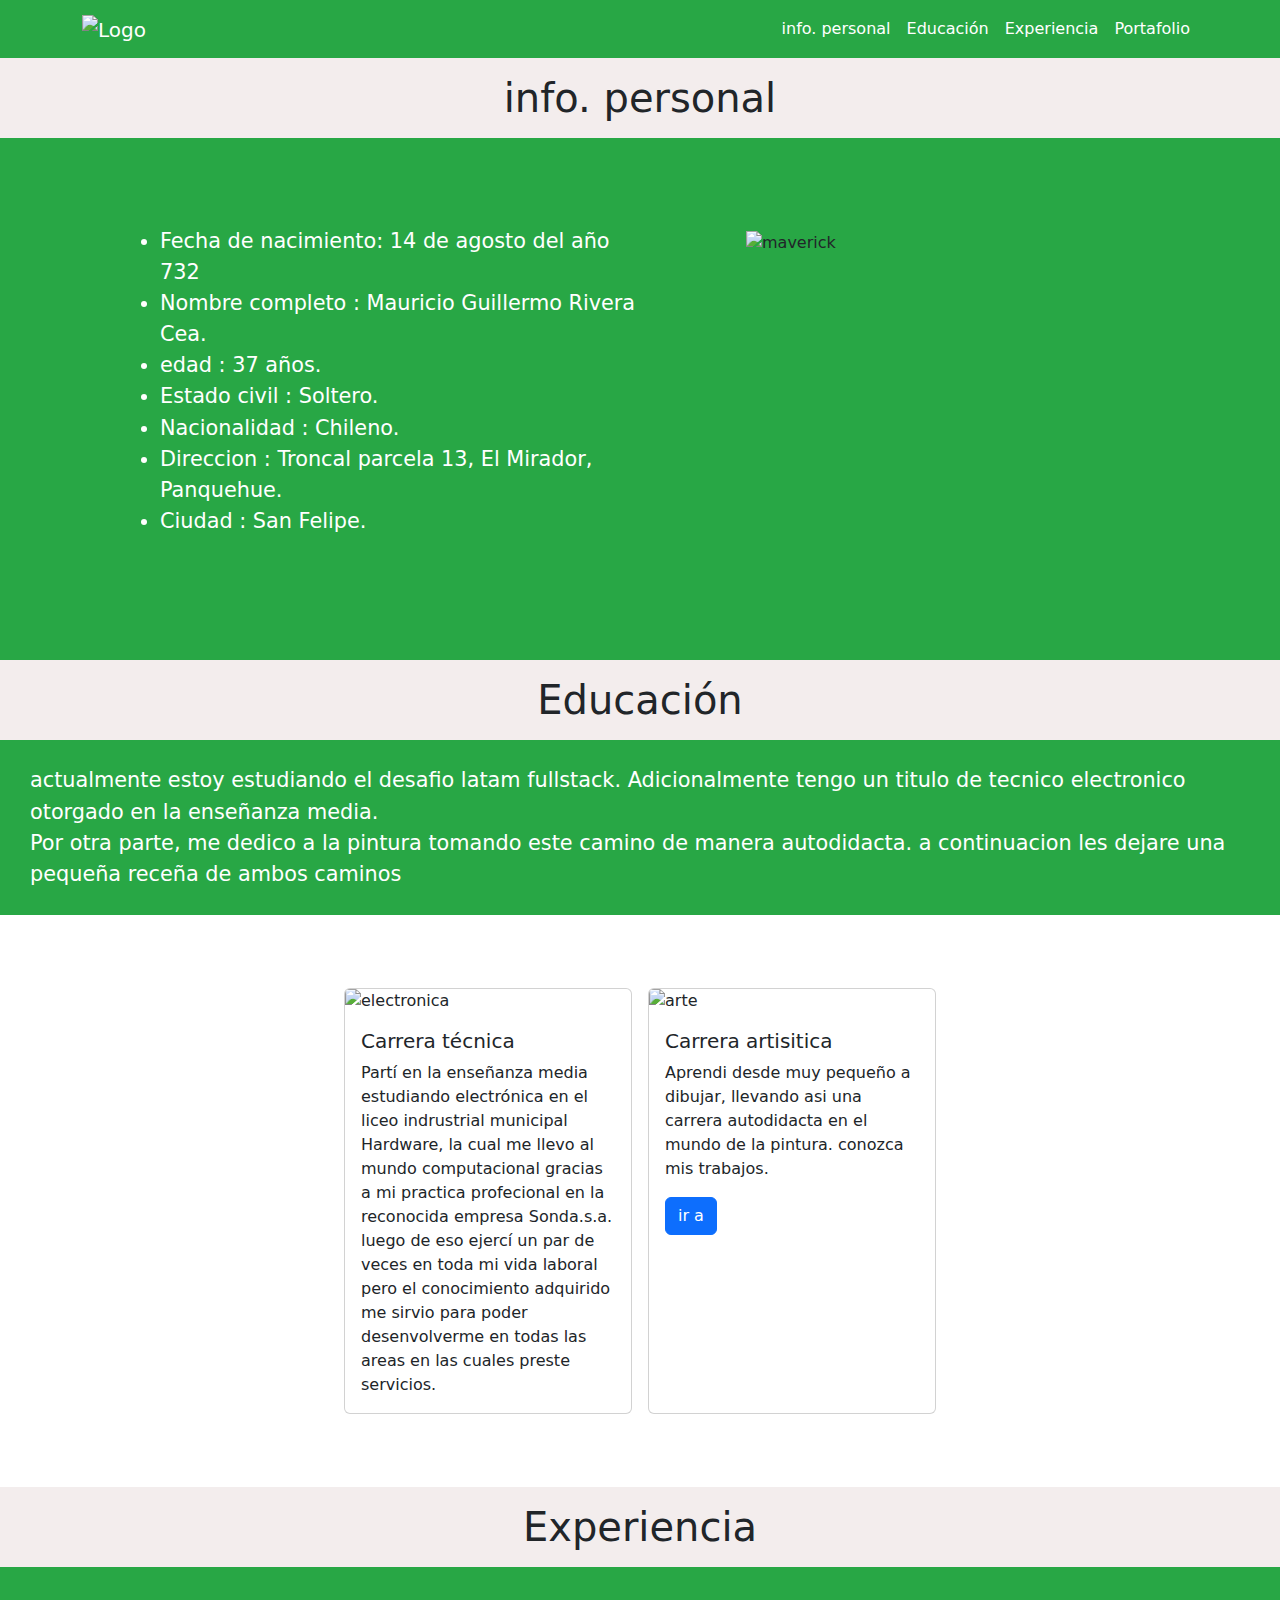
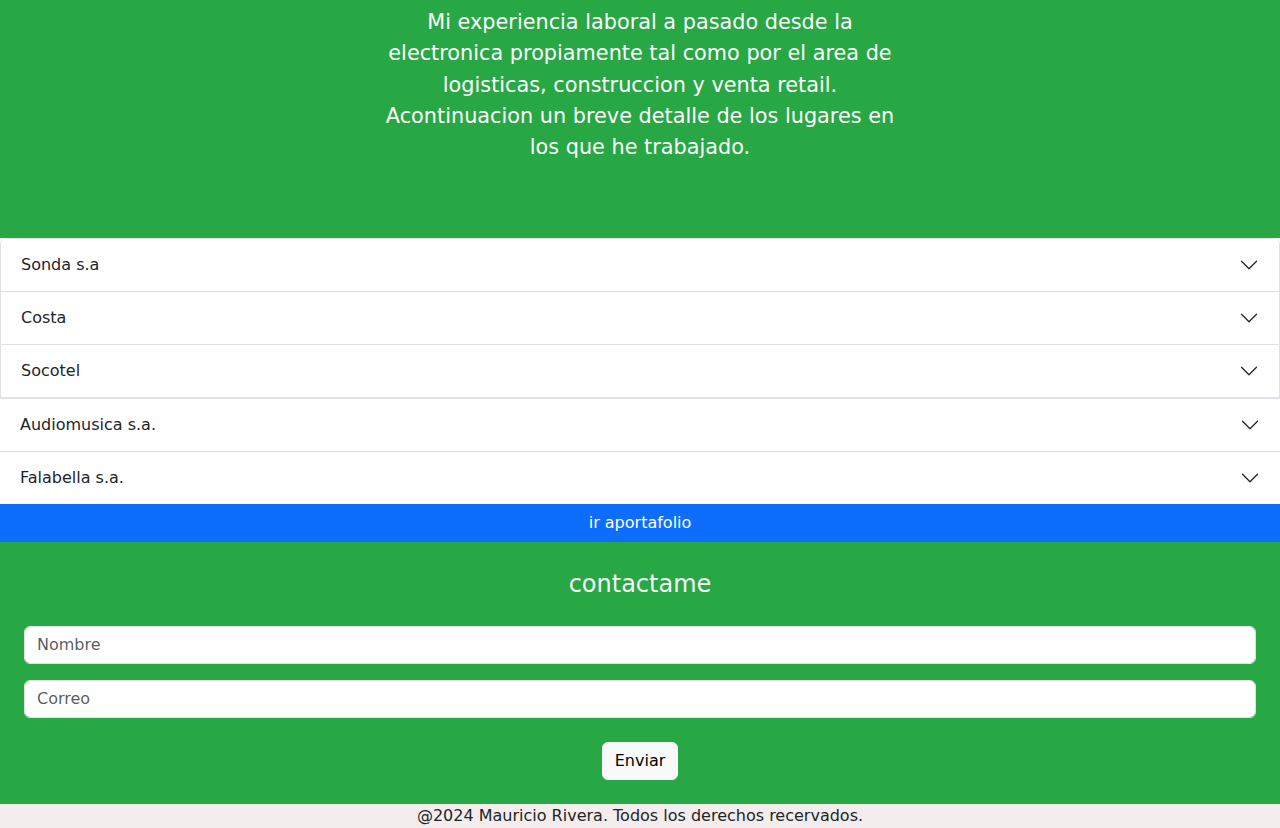
==== index.html @ eb25019a "ajustes de codigos y margenes" ====
<!doctype html>
<html lang="en">
  <head>
    <meta charset="utf-8">
    <meta name="viewport" content="width=device-width, initial-scale=1">
    <title>CV Mauricio Rivera</title>
    <link href="https://cdn.jsdelivr.net/npm/bootstrap@5.3.3/dist/css/bootstrap.min.css" rel="stylesheet" integrity="sha384-QWTKZyjpPEjISv5WaRU9OFeRpok6YctnYmDr5pNlyT2bRjXh0JMhjY6hW+ALEwIH" crossorigin="anonymous">
    <link rel="stylesheet" href="./assets/css/style.css">
  </head>
  <body>
    <header class="container-fluid fondo">
        <nav class="container navbar navbar-expand-lg bg-green" data-bs-theme="dark">
          <div class="container-fluid">
            <a class="navbar-brand" href="#"><img src="./assets/img/logo2.png" alt="Logo" width="200" height="45"></a>
            <button class="navbar-toggler" type="button" data-bs-toggle="collapse" data-bs-target="#navbarNav" aria-controls="navbarNav" aria-expanded="false" aria-label="Toggle navigation">
              <span class="navbar-toggler-icon"></span>
            </button>
            <div class="collapse navbar-collapse justify-content-end" id="navbarNav">
              <ul class="navbar-nav">
                <li class="nav-item">
                  <a class="nav-link active fondo" href="#">info. personal</a>
                </li>
                <li class="nav-item">
                  <a class="nav-link active fondo" href="#">Educación</a>
                </li>
                <li class="nav-item">
                  <a class="nav-link active fondo" href="#">Experiencia</a>
                </li>
                <li class="nav-item">
                  <a class="nav-link active fondo" href="#">Portafolio</a>
                </li>
              </ul>
            </div>
          </div>
        </nav>
    </header>
      <h1 class="info mb-0 py-3"class="slide-in">info. personal</h1>
      <section class="imgfondo py-5">
        <br>
        <ul class="texto1"><li>Fecha de nacimiento: 14 de agosto del año 732</li>
          <li>Nombre completo    : Mauricio Guillermo Rivera Cea.</li>
          <li>edad               : 37 años.</li>
          <li>Estado civil       : Soltero.</li>
          <li>Nacionalidad       : Chileno.</li>
          <li>Direccion          : Troncal parcela 13, El Mirador, Panquehue.</li>
          <li>Ciudad             : San Felipe.</li>
        </ul>
        <div class="fmaverick"><img src="./assets/img/maverick.jpeg" alt="maverick">
        </div>
      </section>
        <h1 class="info mb-0 py-3"class="slide-in">Educación</h1>
        <main>
          <p class="fondo margen">actualmente estoy estudiando el desafio latam fullstack. Adicionalmente tengo un titulo de tecnico electronico otorgado en la enseñanza media. <br>Por otra parte, me dedico a la pintura tomando este camino de manera autodidacta. a continuacion les dejare una pequeña receña de ambos caminos</p>
          <span class="posicioncard">
            <div class="card" style="width: 18rem;">
              <img src="./assets/img/pexels-pixabay-265631.jpg" class="card-img-top" alt="electronica">
              <div class="card-body">
                <h5 class="card-title">Carrera técnica</h5>
                <p class="card-text">Partí en la enseñanza media estudiando electrónica en el liceo indrustrial municipal Hardware, la cual me llevo al mundo computacional gracias a mi practica profecional en la reconocida empresa Sonda.s.a. luego de eso ejercí un par de veces en toda mi vida laboral pero el conocimiento adquirido me sirvio para poder desenvolverme en todas las areas en las cuales preste servicios.</p>
              </div>
            </div>

            <div class="card" style="width: 18rem;">
              <img src="./assets/img/fotoarte.webp" class="card-img-top" alt="arte">
              <div class="card-body">
                <h5 class="card-title">Carrera artisitica</h5>
                <p class="card-text">Aprendi desde muy pequeño a dibujar, llevando asi una carrera autodidacta en el mundo de la pintura. conozca mis trabajos.</p>
                <a href="https://www.instagram.com/maverickmahra/" class="btn btn-primary" target="_blank">ir a</a>
              </div>
            </div>
          </span>
        </main>
        <h1 class="info mb-0 py-3">Experiencia</h1>
        <section>
          <div class="caja">
              <p class="texto1">Mi experiencia laboral a pasado desde la electronica propiamente tal como por el area de logisticas, construccion y venta retail. <br> Acontinuacion un breve detalle de los lugares en los que he trabajado.</p>
          </div>
        </section>
        <main>
          <div class="accordion accordion" id="accordionFlushExample">
            <div class="accordion-item">
              <h2 class="accordion-header">
                <button class="accordion-button collapsed" type="button" data-bs-toggle="collapse" data-bs-target="#flush-collapseOne" aria-expanded="false" aria-controls="flush-collapseOne">
                  Sonda s.a
                </button>
              </h2>
              <div id="flush-collapseOne" class="accordion-collapse collapse" data-bs-parent="#accordionFlushExample">
                <div class="accordion-body">Fue donde hice mi practica profecional, en area logistica y laboratorios de electronica, potenciando principalmente el area de hardware.</div>
              </div>
            </div>
            <div class="accordion-item">
              <h2 class="accordion-header">
                <button class="accordion-button collapsed" type="button" data-bs-toggle="collapse" data-bs-target="#flush-collapseTwo" aria-expanded="false" aria-controls="flush-collapseTwo">
                  Costa
                </button>
              </h2>
              <div id="flush-collapseTwo" class="accordion-collapse collapse" data-bs-parent="#accordionFlushExample">
                <div class="accordion-body">Operario de maquinas en area de produccion.</div>
              </div>
            </div>
            <div class="accordion-item">
              <h2 class="accordion-header">
                <button class="accordion-button collapsed" type="button" data-bs-toggle="collapse" data-bs-target="#flush-collapseThree" aria-expanded="false" aria-controls="flush-collapseThree">
                  Socotel
                </button>
              </h2>
              <div id="flush-collapseThree" class="accordion-collapse collapse" data-bs-parent="#accordionFlushExample">
                <div class="accordion-body">Tecnico electronico en area de postventa en tiendas falabella.</div>
              </div>
            </div>
            <div class="accordion-item"></div>
              <h2 class="accordion-header">
                <button class="accordion-button collapsed" type="button" data-bs-toggle="collapse" data-bs-target="#flush-collapseFour" aria-expanded="false" aria-controls="flush-collapseFour">
                  Audiomusica s.a.
                </button>
              </h2>
              <div id="flush-collapseFour" class="accordion-collapse collapse" data-bs-parent="#accordionFlushExample">
                <div class="accordion-body">Ejecutivo de venta de instrumentos musicales, home studio, dj y audio pro.</div>
              </div>
              <div class="accordion-item"></div>
              <h2 class="accordion-header">
                <button class="accordion-button collapsed" type="button" data-bs-toggle="collapse" data-bs-target="#flush-collapseFive" aria-expanded="false" aria-controls="flush-collapseFive">
                  Falabella s.a.
                </button>
              </h2>
              <div id="flush-collapseFive" class="accordion-collapse collapse" data-bs-parent="#accordionFlushExample">
                <div class="accordion-body">Ejecutivo de venta en arrea de telefonia</div>
              </div>
          </div>
        </main>
        <main class="link bg-primary">
          <a href="./portafolio.html" class="btn btn-primary">ir aportafolio</a>
        </main>
        <main class="px-4 fondo py-4"></section>
          <form>
              <legend class="text-center pb-3 text-light">contactame</legend>
              <div class="mb-3">
                <input type="text" class="form-control" id="inputnombre" placeholder="Nombre">
              </div>
              <div class="mb-3">
                <input type="email" class="form-control" id="inputcorreo" placeholder="Correo">
              </div>
              <div class="d-flex justify-content-center pt-2">
                <button type="submit" class="btn btn-light">Enviar</button>
              </div>
          </form>
        </main>
        <footer class="info"><p class="final">@2024 Mauricio Rivera. Todos los derechos recervados.</p></footer>
        <script src="https://cdn.jsdelivr.net/npm/bootstrap@5.3.3/dist/js/bootstrap.bundle.min.js" integrity="sha384-YvpcrYf0tY3lHB60NNkmXc5s9fDVZLESaAA55NDzOxhy9GkcIdslK1eN7N6jIeHz" crossorigin="anonymous"></script>
  </body>
</html>
---- assets/css/style.css ----
.fondo{
    background-color:#28A745;

 }
.margen{
    padding-top: 25px;
    padding-bottom: 25px;
    padding-left: 30px;
    padding-right: 30px;
    margin-bottom: 0px;
    color:white;
    font-size: 1.3em;


}

.imgfondo{
    background-image: url(../img/pexels-cottonbro-5473318.jpg);
    background-repeat: no-repeat;
    background-size: cover;
    background-position: left;
    display: flex;
    justify-content: center;
    gap: 106px;
    background-color: #28A745;
}
.info{text-align: center;
    background-color: rgb(243, 237, 237);
}

.fmaverick{
    width: 40%;
    margin-top: 45px;
    margin-bottom: 66px;
}
.fmaverick > img {width: 50%; }

.texto1{width: 40%;
    font-size: 1.3em;
    margin-top: 40px;
    margin-bottom: 75px;
    color: white;
}

.posicioncard{
    display: flex;
    justify-content: center;
    gap: 16px;
    padding-top: 73px;
    padding-bottom: 73px;
    background-image: url(../img/pexels-cottonbro-5473318.jpg);
    background-repeat: no-repeat;
    background-size: cover;
    background-position: left;
}

.centrado{display: flex;
    justify-content: center;
    gap: 16px;
    padding-top: 73px;
    padding-bottom: 73px;
    background-repeat: no-repeat;
    background-size: cover;
    background-position: left;
    background-image: url(../img/pexels-cottonbro-5473318.jpg);
    color: white;
}
.caja{
    display: flex;
    justify-content:center;
    text-align: center;
    background-color: #28A745;
}
.link{
    display: flex;
    justify-content:center;
    text-align: center;
    margin-top: 0%;

}
.portafolio{
    background-image: url(../img/pexels-pixabay-265631.jpg);
    padding-top: 50px;
    padding-bottom: 50px;
    padding-left: 25px;
}
.final{
    margin-bottom: 0px;
}
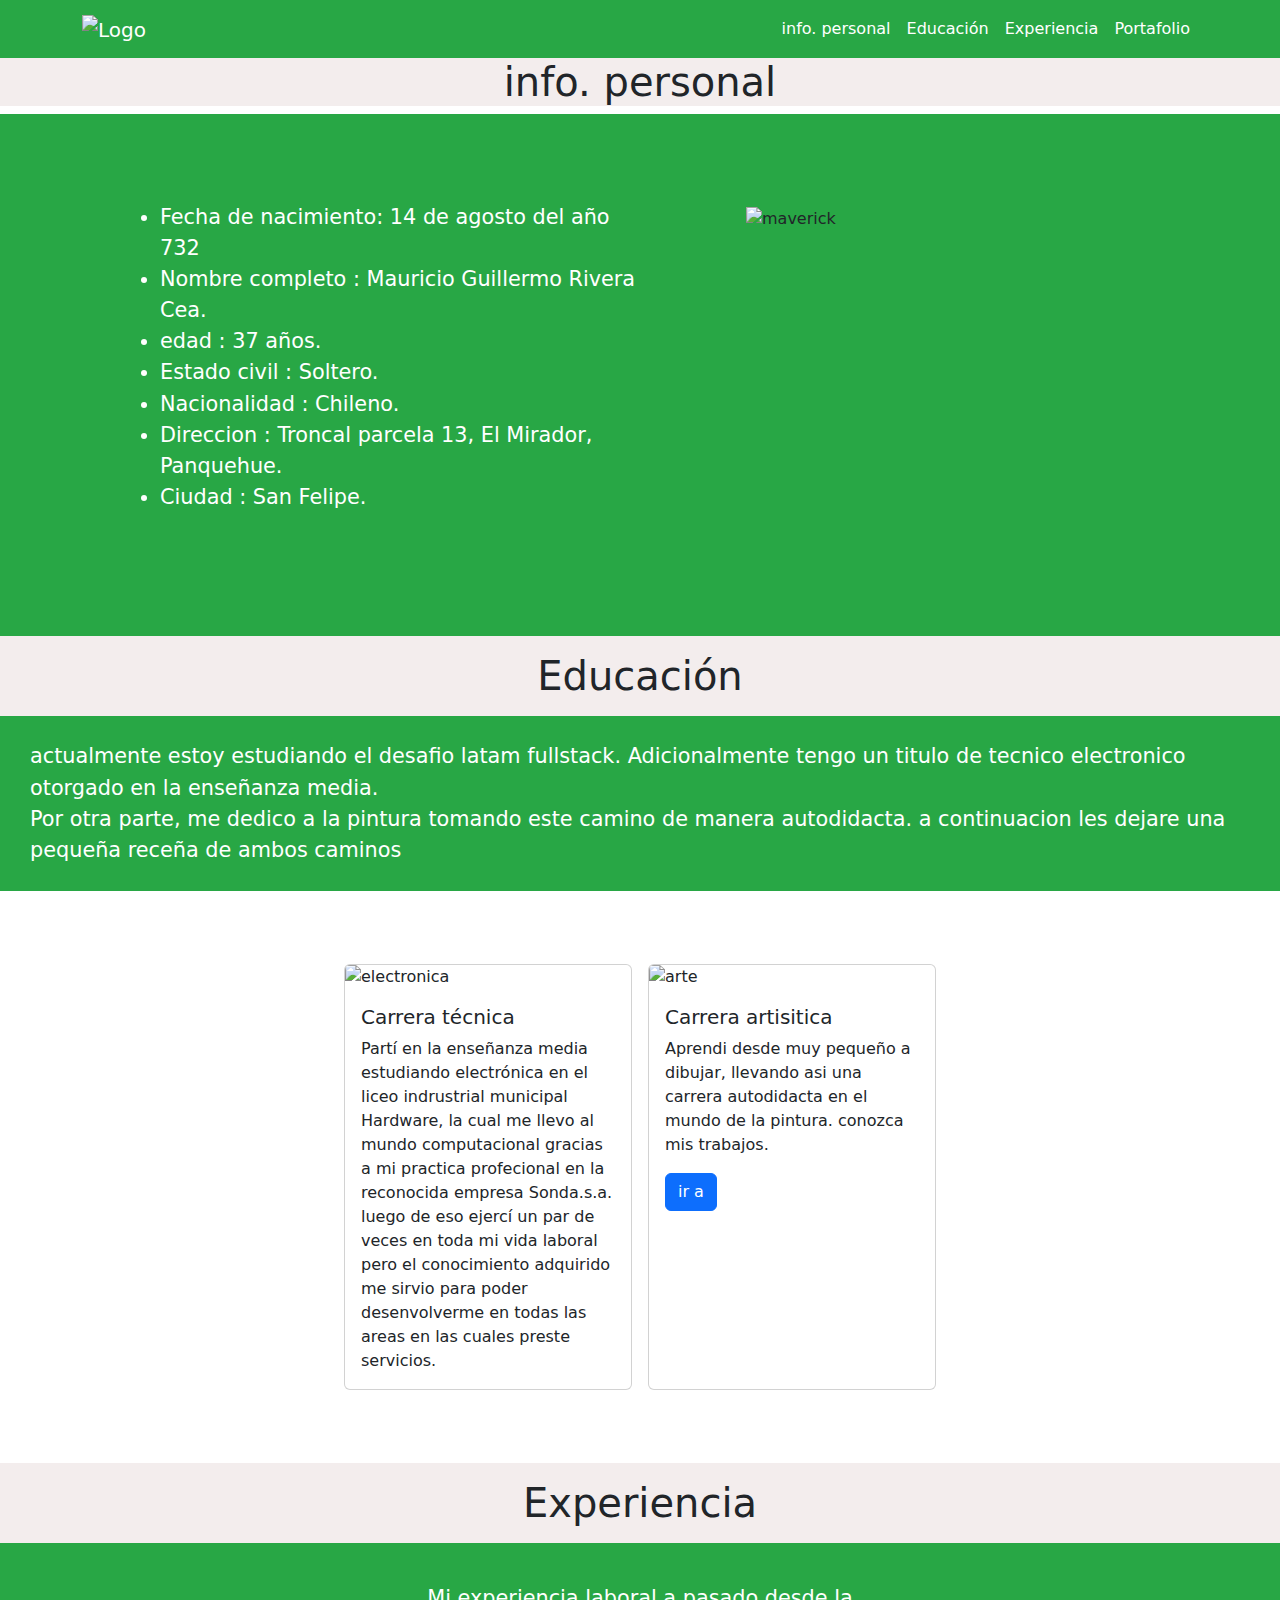
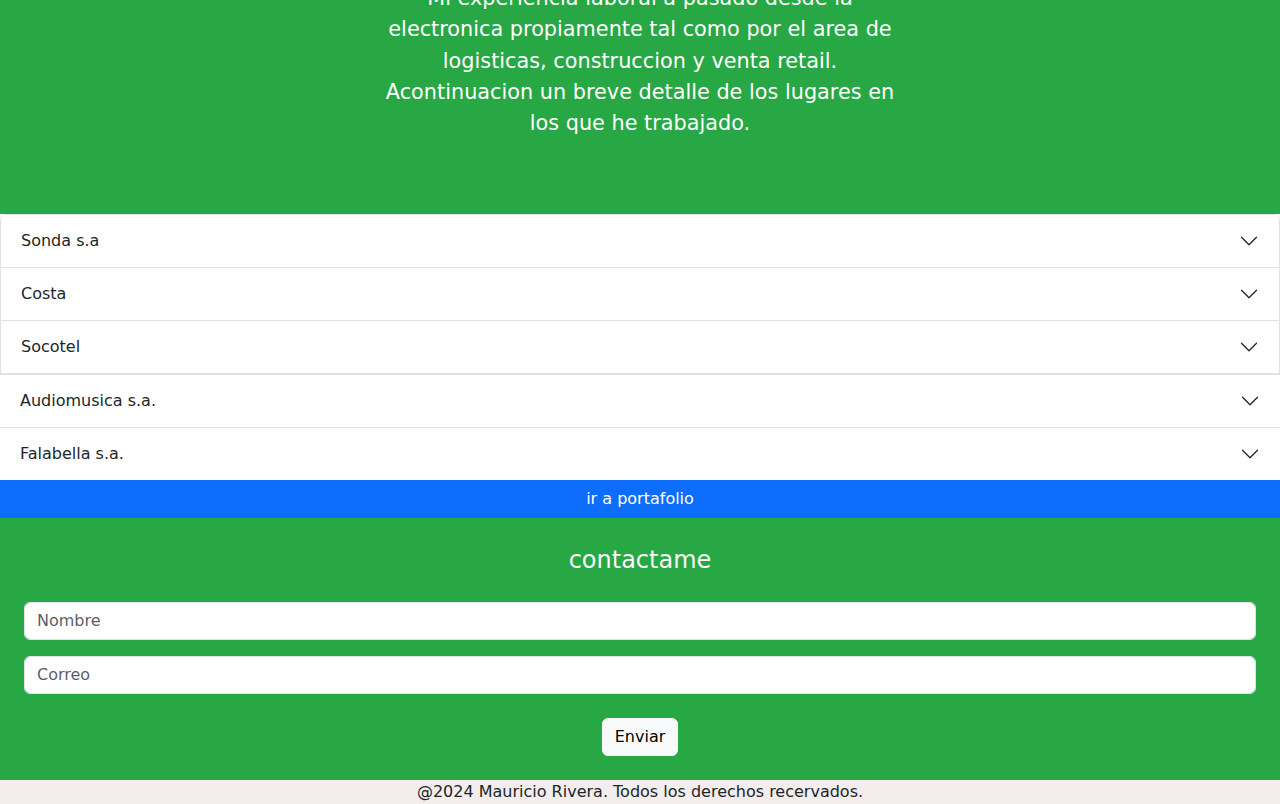
==== commit 6de5a553: "menu superior" ====
--- a/index.html
+++ b/index.html
@@ -18,23 +18,25 @@
             <div class="collapse navbar-collapse justify-content-end" id="navbarNav">
               <ul class="navbar-nav">
                 <li class="nav-item">
-                  <a class="nav-link active fondo" href="#">info. personal</a>
+                  <a class="nav-link active fondo" href="#infopersonal">info. personal</a>
                 </li>
                 <li class="nav-item">
-                  <a class="nav-link active fondo" href="#">Educación</a>
+                  <a class="nav-link active fondo" href="#educacion">Educación</a>
                 </li>
                 <li class="nav-item">
-                  <a class="nav-link active fondo" href="#">Experiencia</a>
+                  <a class="nav-link active fondo" href="#experiencia">Experiencia</a>
                 </li>
                 <li class="nav-item">
-                  <a class="nav-link active fondo" href="#">Portafolio</a>
+                  <a class="nav-link active fondo" href="#portafolio">Portafolio</a>
                 </li>
               </ul>
             </div>
           </div>
         </nav>
     </header>
-      <h1 class="info mb-0 py-3"class="slide-in">info. personal</h1>
+    <main id="infopersonal">
+      <h1 class=info mb-0 py-3" class="slide-in">info. personal</h1>
+    </main>
       <section class="imgfondo py-5">
         <br>
         <ul class="texto1"><li>Fecha de nacimiento: 14 de agosto del año 732</li>
@@ -48,7 +50,9 @@
         <div class="fmaverick"><img src="./assets/img/maverick.jpeg" alt="maverick">
         </div>
       </section>
+      <main id="educacion">
         <h1 class="info mb-0 py-3"class="slide-in">Educación</h1>
+      </main>
         <main>
           <p class="fondo margen">actualmente estoy estudiando el desafio latam fullstack. Adicionalmente tengo un titulo de tecnico electronico otorgado en la enseñanza media. <br>Por otra parte, me dedico a la pintura tomando este camino de manera autodidacta. a continuacion les dejare una pequeña receña de ambos caminos</p>
           <span class="posicioncard">
@@ -70,7 +74,7 @@
             </div>
           </span>
         </main>
-        <h1 class="info mb-0 py-3">Experiencia</h1>
+        <h1 id="experiencia" class="info mb-0 py-3">Experiencia</h1>
         <section>
           <div class="caja">
               <p class="texto1">Mi experiencia laboral a pasado desde la electronica propiamente tal como por el area de logisticas, construccion y venta retail. <br> Acontinuacion un breve detalle de los lugares en los que he trabajado.</p>
@@ -128,8 +132,8 @@
               </div>
           </div>
         </main>
-        <main class="link bg-primary">
-          <a href="./portafolio.html" class="btn btn-primary">ir aportafolio</a>
+        <main id="portafolio" class="link bg-primary">
+          <a href="./portafolio.html" class="btn btn-primary">ir a portafolio</a>
         </main>
         <main class="px-4 fondo py-4"></section>
           <form>
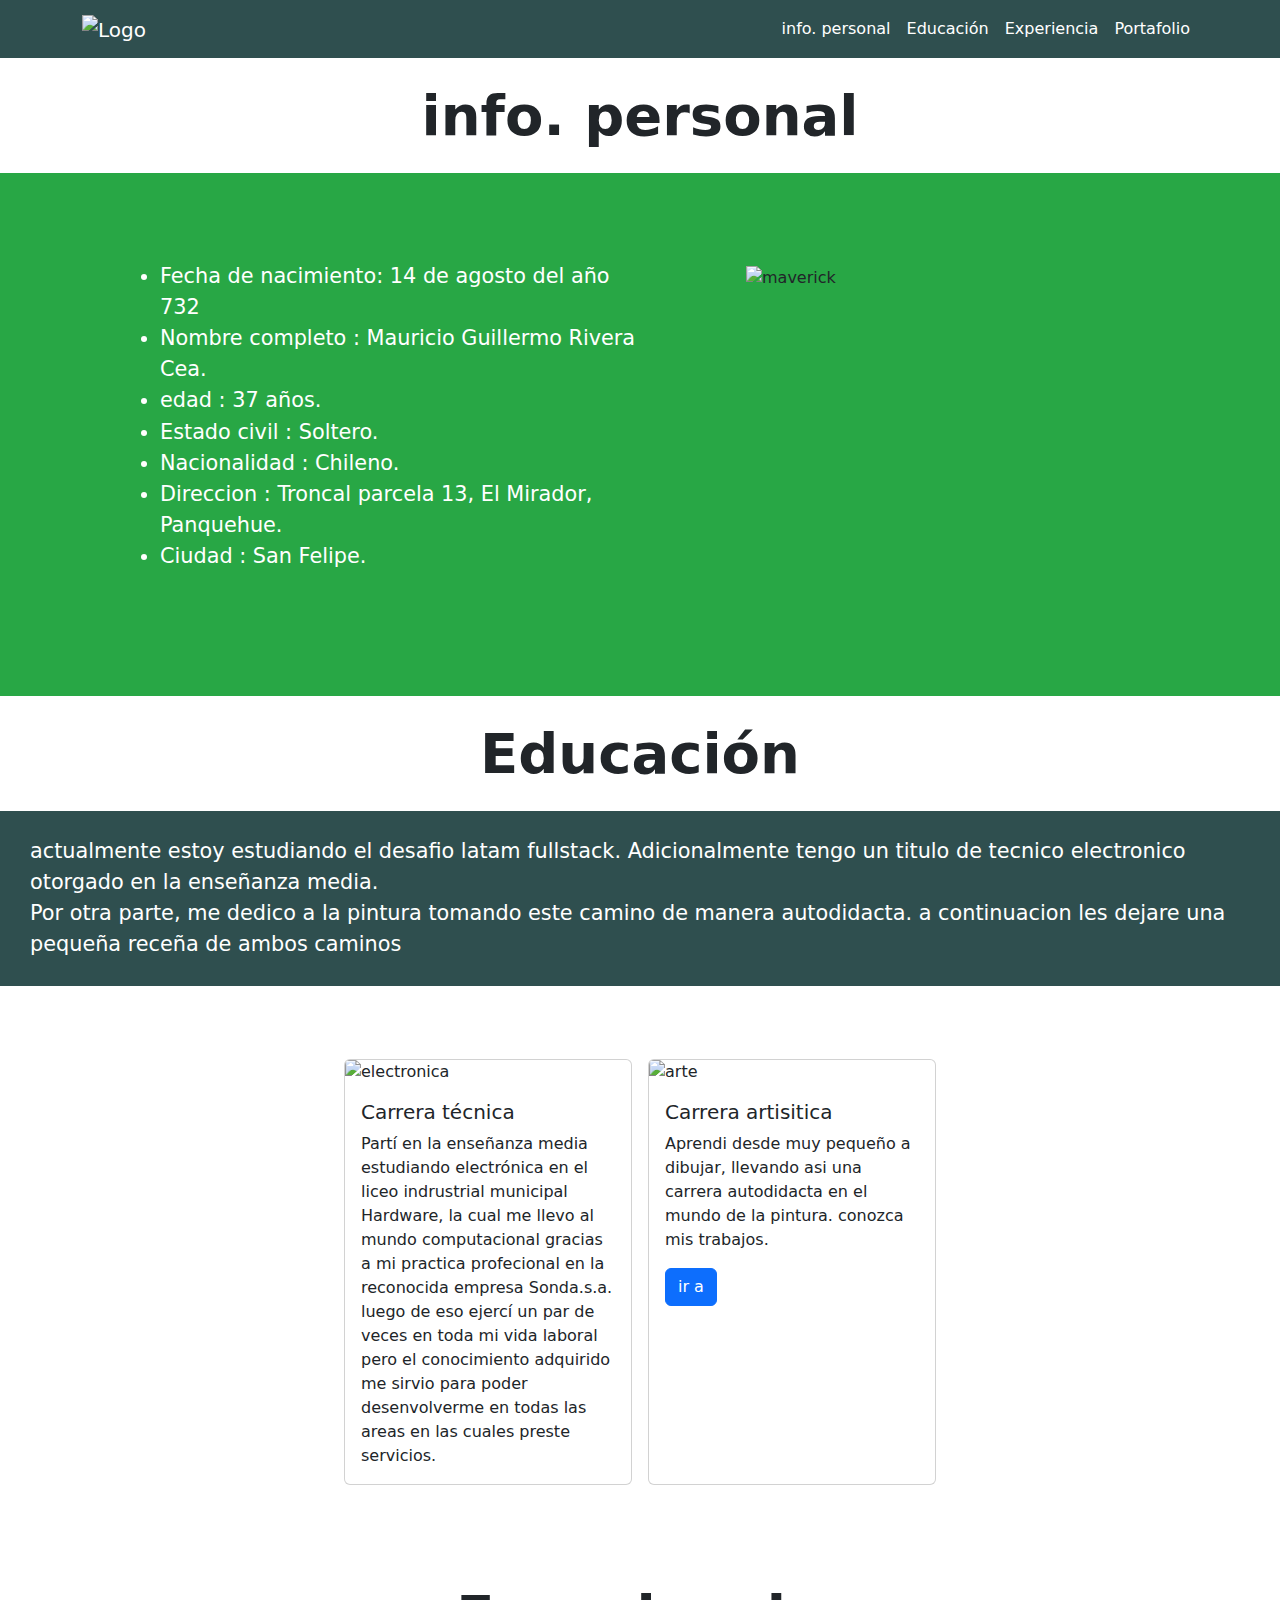
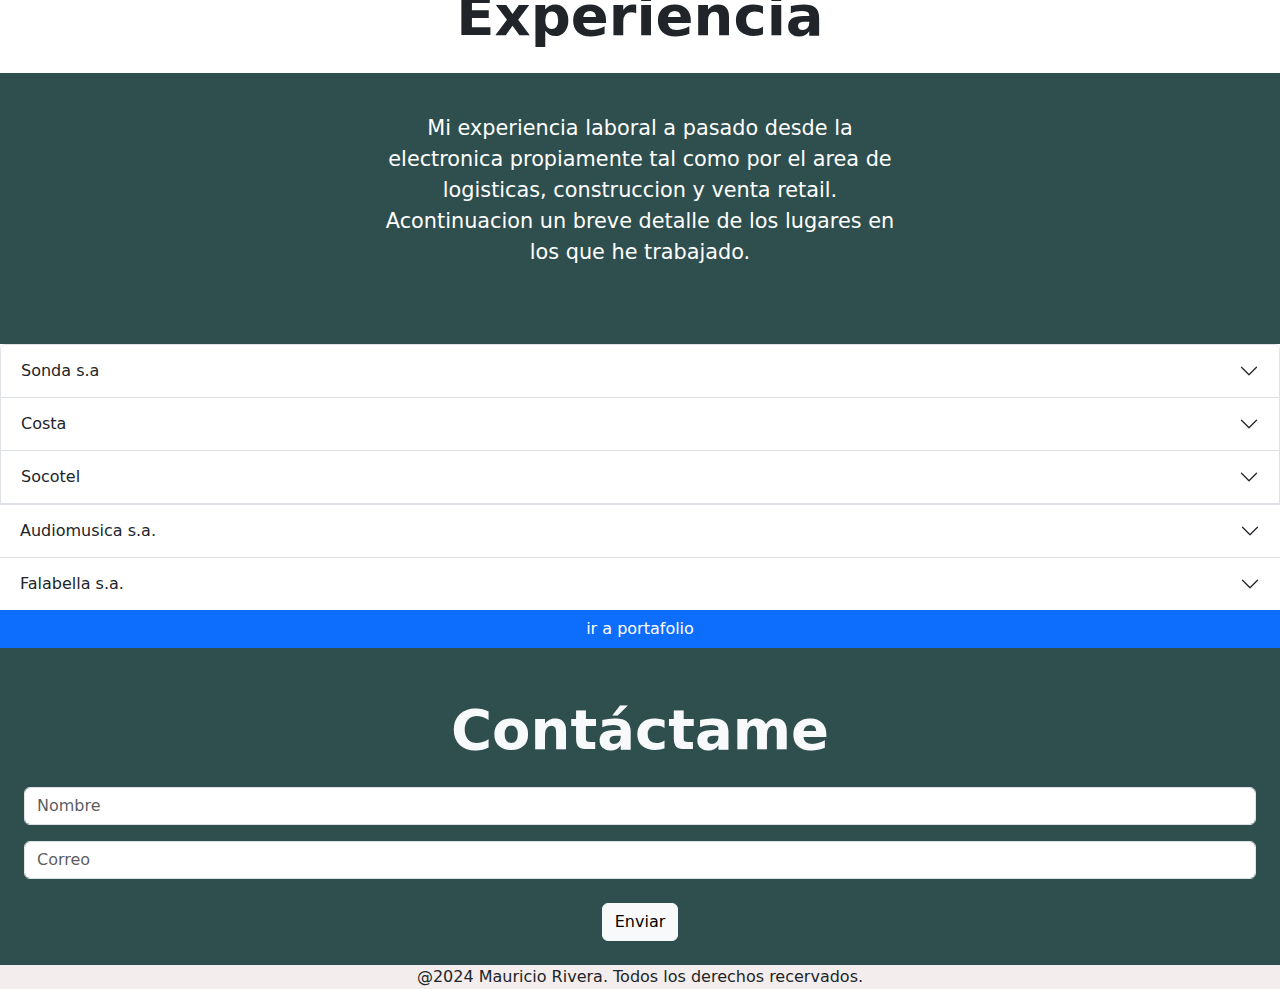
==== commit 44397cbb: "color y tamaño de fuentre" ====
--- a/index.html
+++ b/index.html
@@ -35,7 +35,7 @@
         </nav>
     </header>
     <main id="infopersonal">
-      <h1 class=info mb-0 py-3" class="slide-in">info. personal</h1>
+      <h2 class="display-4 fw-bold text-center text-dark my-4">info. personal</h2>
     </main>
       <section class="imgfondo py-5">
         <br>
@@ -51,7 +51,7 @@
         </div>
       </section>
       <main id="educacion">
-        <h1 class="info mb-0 py-3"class="slide-in">Educación</h1>
+        <h2 id="educacion" class="display-4 fw-bold text-center text-dark my-4">Educación</h2>
       </main>
         <main>
           <p class="fondo margen">actualmente estoy estudiando el desafio latam fullstack. Adicionalmente tengo un titulo de tecnico electronico otorgado en la enseñanza media. <br>Por otra parte, me dedico a la pintura tomando este camino de manera autodidacta. a continuacion les dejare una pequeña receña de ambos caminos</p>
@@ -74,7 +74,7 @@
             </div>
           </span>
         </main>
-        <h1 id="experiencia" class="info mb-0 py-3">Experiencia</h1>
+        <h2 id="experiencia" class="display-4 fw-bold text-center text-dark my-4">Experiencia</h2>
         <section>
           <div class="caja">
               <p class="texto1">Mi experiencia laboral a pasado desde la electronica propiamente tal como por el area de logisticas, construccion y venta retail. <br> Acontinuacion un breve detalle de los lugares en los que he trabajado.</p>
@@ -137,7 +137,7 @@
         </main>
         <main class="px-4 fondo py-4"></section>
           <form>
-              <legend class="text-center pb-3 text-light">contactame</legend>
+            <h2 class="display-4 fw-bold text-center text-light my-4">Contáctame</h2>
               <div class="mb-3">
                 <input type="text" class="form-control" id="inputnombre" placeholder="Nombre">
               </div>
--- a/assets/css/style.css
+++ b/assets/css/style.css
@@ -1,5 +1,5 @@
 .fondo{
-    background-color:#28A745;
+    background-color: darkslategrey;
 
  }
 .margen{
@@ -48,7 +48,7 @@
     gap: 16px;
     padding-top: 73px;
     padding-bottom: 73px;
-    background-image: url(../img/pexels-cottonbro-5473318.jpg);
+    background-image: url(../img/bg\ d.f\ 1.jpg);
     background-repeat: no-repeat;
     background-size: cover;
     background-position: left;
@@ -62,14 +62,13 @@
     background-repeat: no-repeat;
     background-size: cover;
     background-position: left;
-    background-image: url(../img/pexels-cottonbro-5473318.jpg);
     color: white;
 }
 .caja{
     display: flex;
     justify-content:center;
     text-align: center;
-    background-color: #28A745;
+    background-color: darkslategrey;
 }
 .link{
     display: flex;
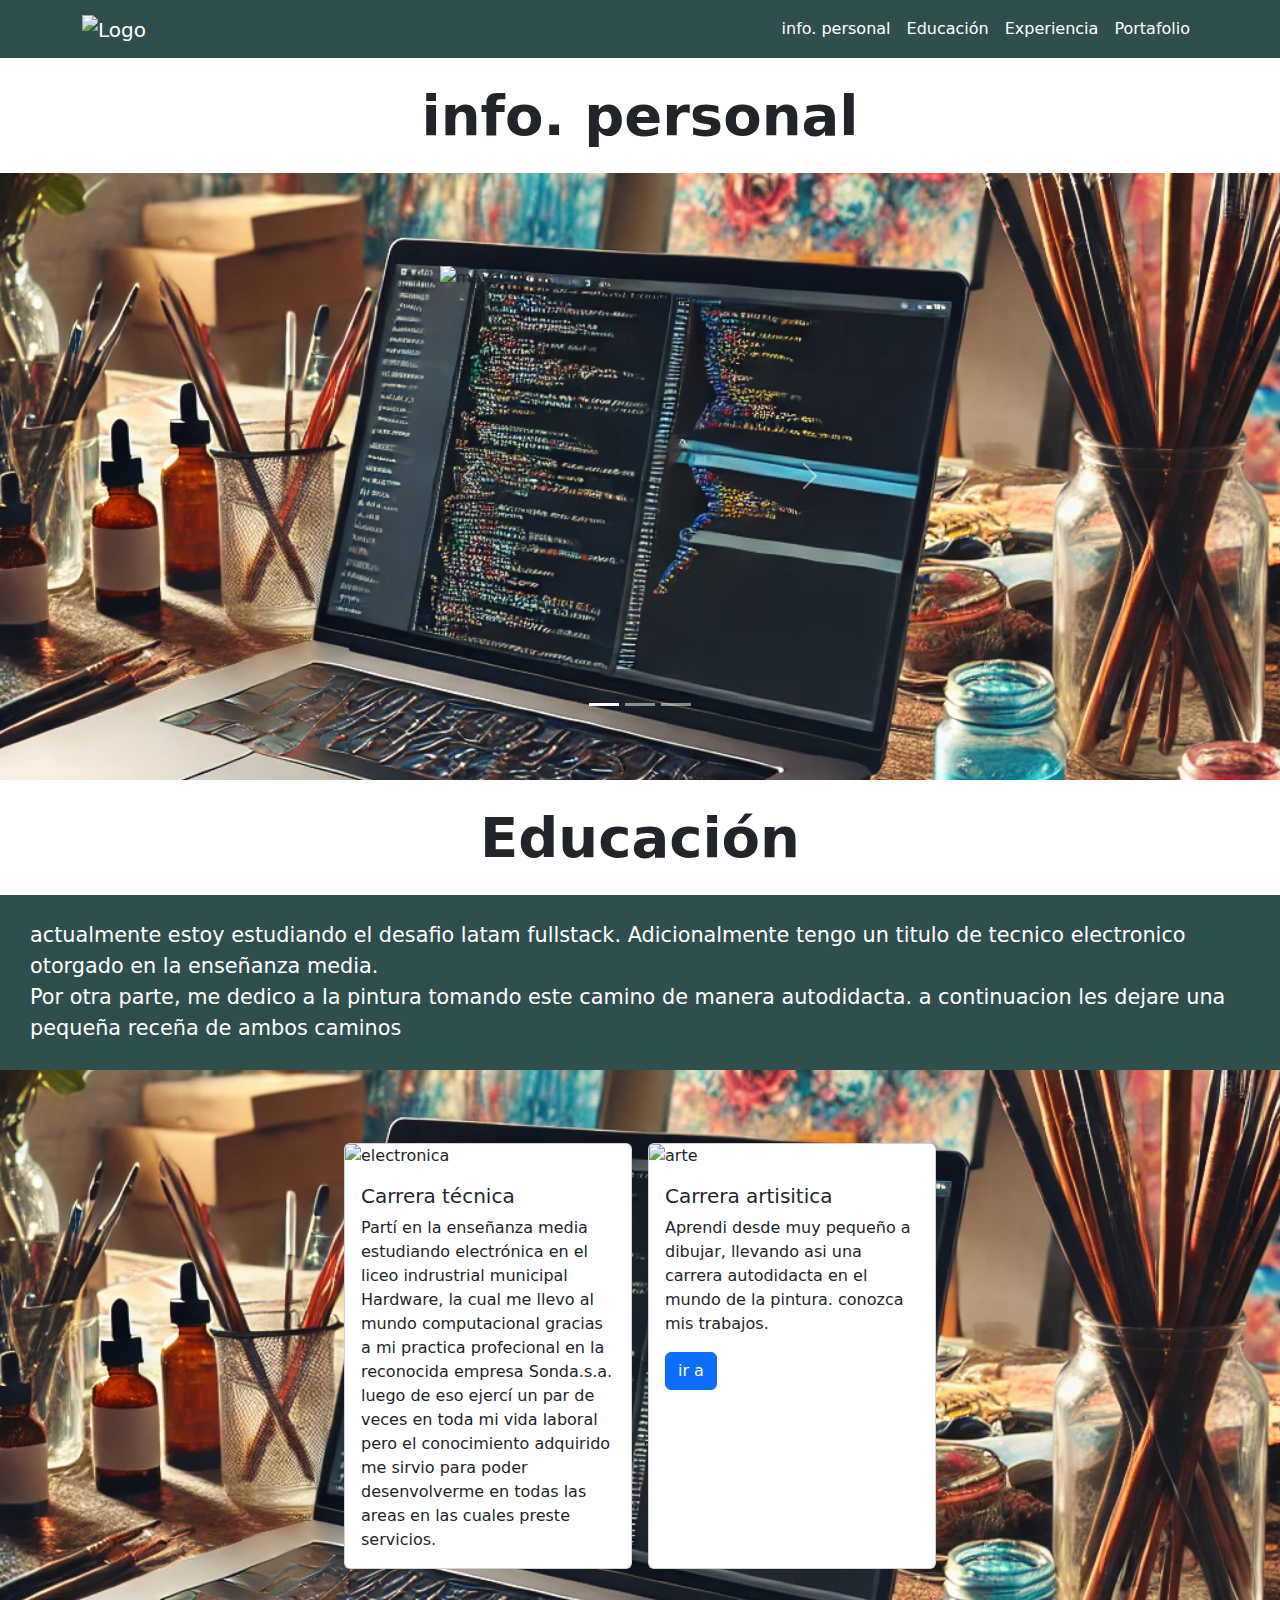
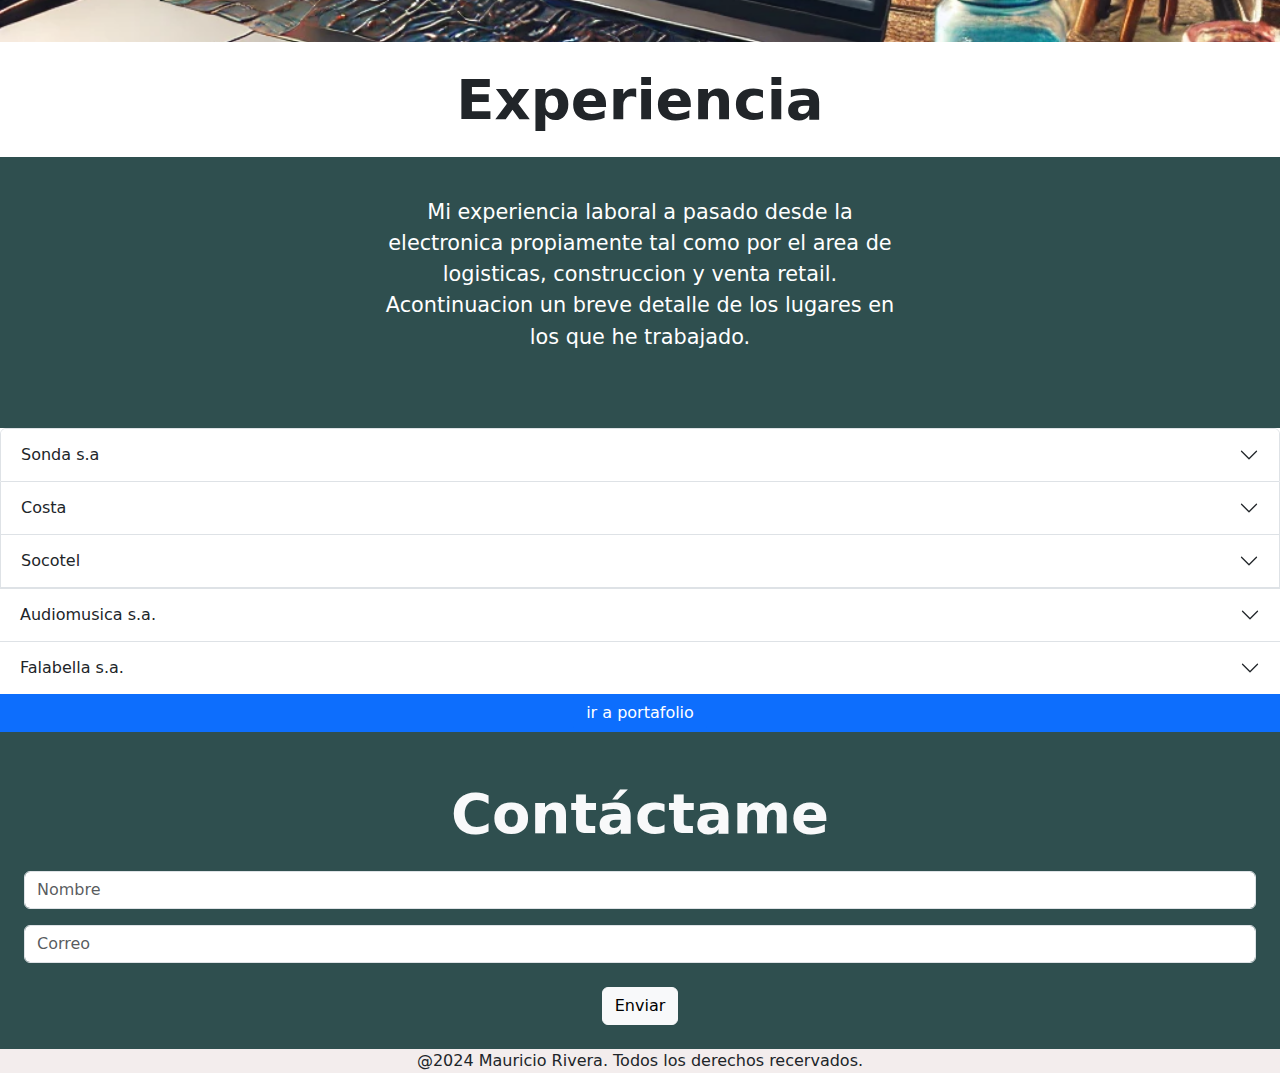
==== commit 6ea0ad3a: "carrusel" ====
--- a/index.html
+++ b/index.html
@@ -38,16 +38,37 @@
       <h2 class="display-4 fw-bold text-center text-dark my-4">info. personal</h2>
     </main>
       <section class="imgfondo py-5">
-        <br>
-        <ul class="texto1"><li>Fecha de nacimiento: 14 de agosto del año 732</li>
-          <li>Nombre completo    : Mauricio Guillermo Rivera Cea.</li>
-          <li>edad               : 37 años.</li>
-          <li>Estado civil       : Soltero.</li>
-          <li>Nacionalidad       : Chileno.</li>
-          <li>Direccion          : Troncal parcela 13, El Mirador, Panquehue.</li>
-          <li>Ciudad             : San Felipe.</li>
-        </ul>
-        <div class="fmaverick"><img src="./assets/img/maverick.jpeg" alt="maverick">
+        <div id="carouselExampleIndicators" class="carousel slide">
+          <div class="carousel-indicators">
+            <button type="button" data-bs-target="#carouselExampleIndicators" data-bs-slide-to="0" class="active" aria-current="true" aria-label="Slide 1"></button>
+            <button type="button" data-bs-target="#carouselExampleIndicators" data-bs-slide-to="1" aria-label="Slide 2"></button>
+            <button type="button" data-bs-target="#carouselExampleIndicators" data-bs-slide-to="2" aria-label="Slide 3"></button>
+          </div>
+          <div class="carousel-inner">
+            <div class="carousel-item active fmaverick">
+              <img src="./assets/img/maverick.jpeg" width="400" height="400" class="d-block" alt="maverick">
+            </div>
+            <div class="carousel-item">
+              <ul class="ul bg-primary w-500">
+                <li>Fecha de nacimiento: 14 de agosto del año 732</li>
+                <li>Nombre completo    : Mauricio Guillermo Rivera Cea.</li>
+                <li>edad               : 37 años.</li>
+                <li>Estado civil       : Soltero.</li>
+                <li>Nacionalidad       : Chileno.</li>
+                <li>Direccion          : Troncal parcela 13, El Mirador, Panquehue.</li>
+                <li>Ciudad             : San Felipe.</li>
+                <li>correo electronico : m.river.cea@gmaail.com</li>
+              </ul>
+            </div>
+          </div>
+          <button class="carousel-control-prev" type="button" data-bs-target="#carouselExampleIndicators" data-bs-slide="prev">
+            <span class="carousel-control-prev-icon" aria-hidden="true"></span>
+            <span class="visually-hidden">Previous</span>
+          </button>
+          <button class="carousel-control-next" type="button" data-bs-target="#carouselExampleIndicators" data-bs-slide="next">
+            <span class="carousel-control-next-icon" aria-hidden="true"></span>
+            <span class="visually-hidden">Next</span>
+          </button>
         </div>
       </section>
       <main id="educacion">
--- a/assets/css/style.css
+++ b/assets/css/style.css
@@ -15,7 +15,7 @@
 }
 
 .imgfondo{
-    background-image: url(../img/pexels-cottonbro-5473318.jpg);
+    background-image: url(../img/imagen\ final.webp);
     background-repeat: no-repeat;
     background-size: cover;
     background-position: left;
@@ -29,11 +29,9 @@
 }
 
 .fmaverick{
-    width: 40%;
     margin-top: 45px;
     margin-bottom: 66px;
 }
-.fmaverick > img {width: 50%; }
 
 .texto1{width: 40%;
     font-size: 1.3em;
@@ -42,13 +40,19 @@
     color: white;
 }
 
+.ul{width: 100%;
+    font-size: 1.3em;
+    margin-top: 40px;
+    margin-bottom: 75px;
+    color: white;}
+
 .posicioncard{
     display: flex;
     justify-content: center;
     gap: 16px;
     padding-top: 73px;
     padding-bottom: 73px;
-    background-image: url(../img/bg\ d.f\ 1.jpg);
+    background-image: url(../img/imagen\ final.webp);
     background-repeat: no-repeat;
     background-size: cover;
     background-position: left;
@@ -78,7 +82,7 @@
 
 }
 .portafolio{
-    background-image: url(../img/pexels-pixabay-265631.jpg);
+    background-image: url(../img/imagen\ final.webp);
     padding-top: 50px;
     padding-bottom: 50px;
     padding-left: 25px;
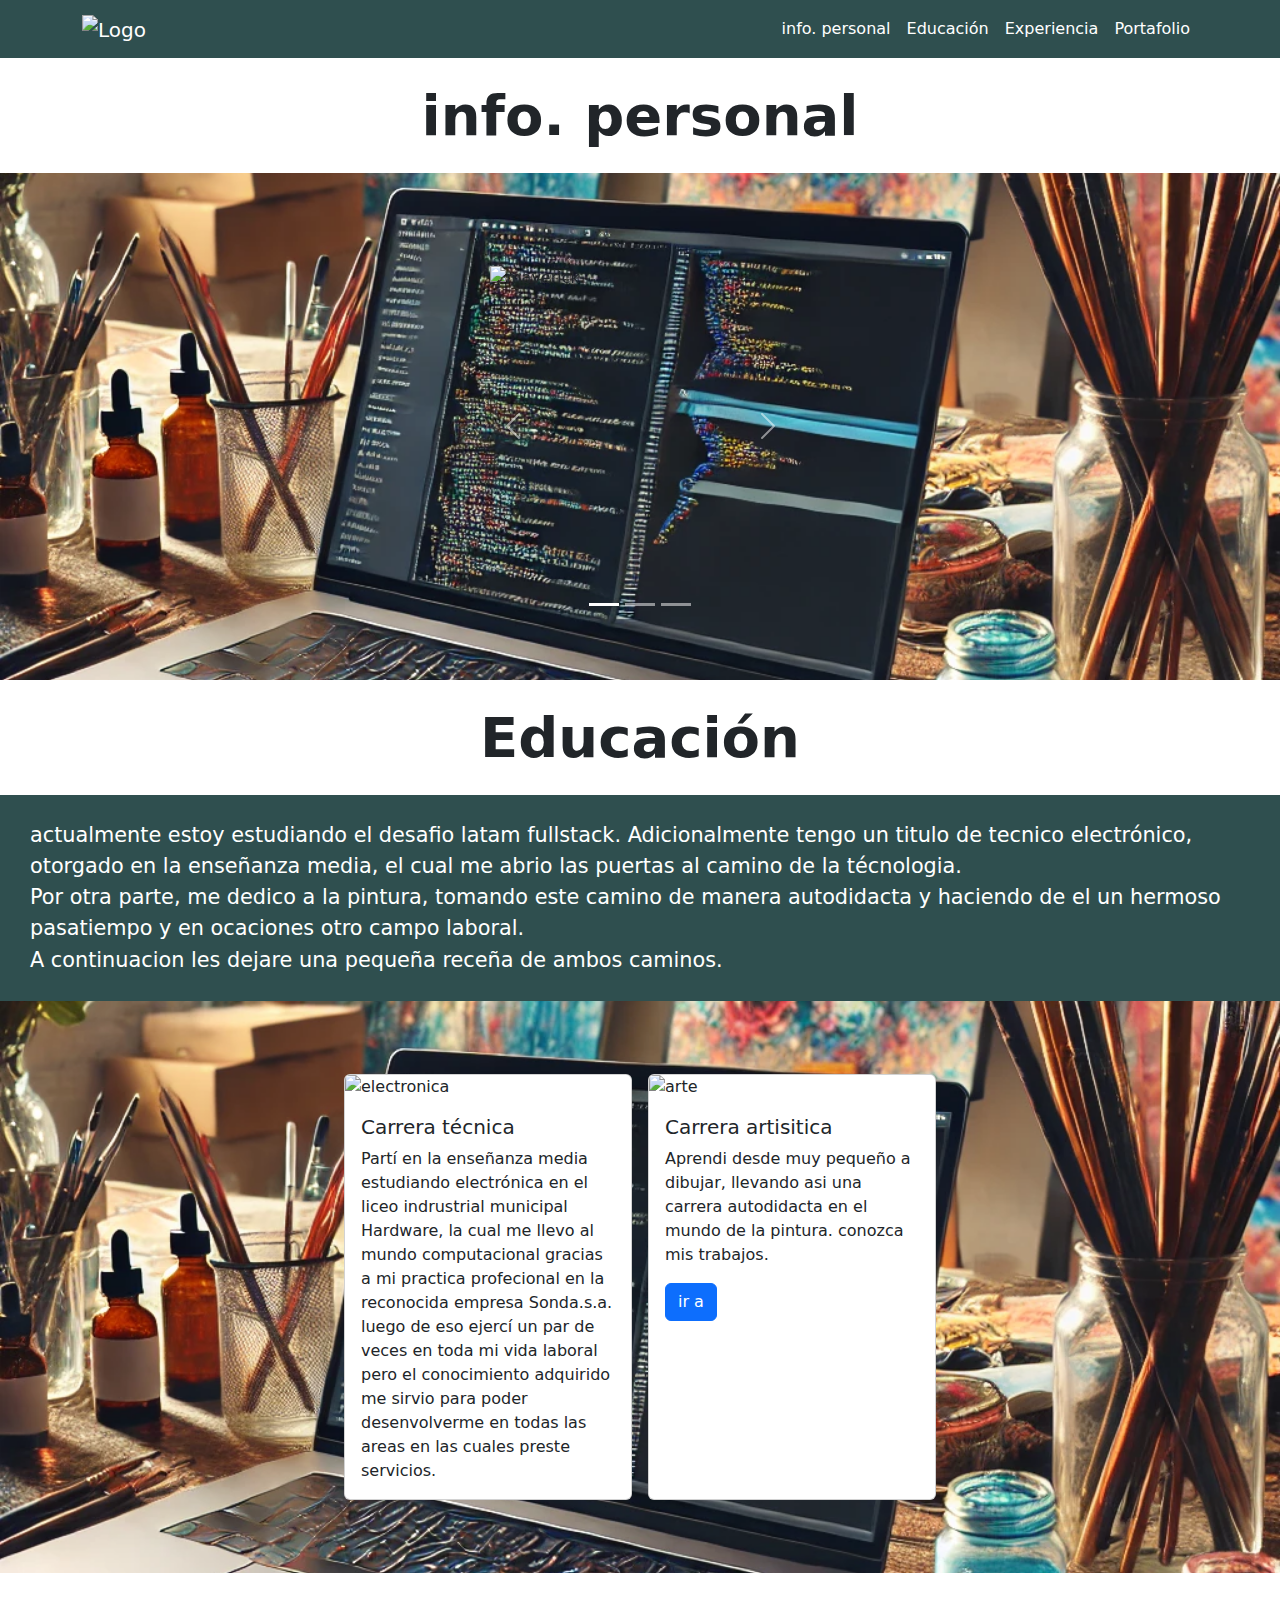
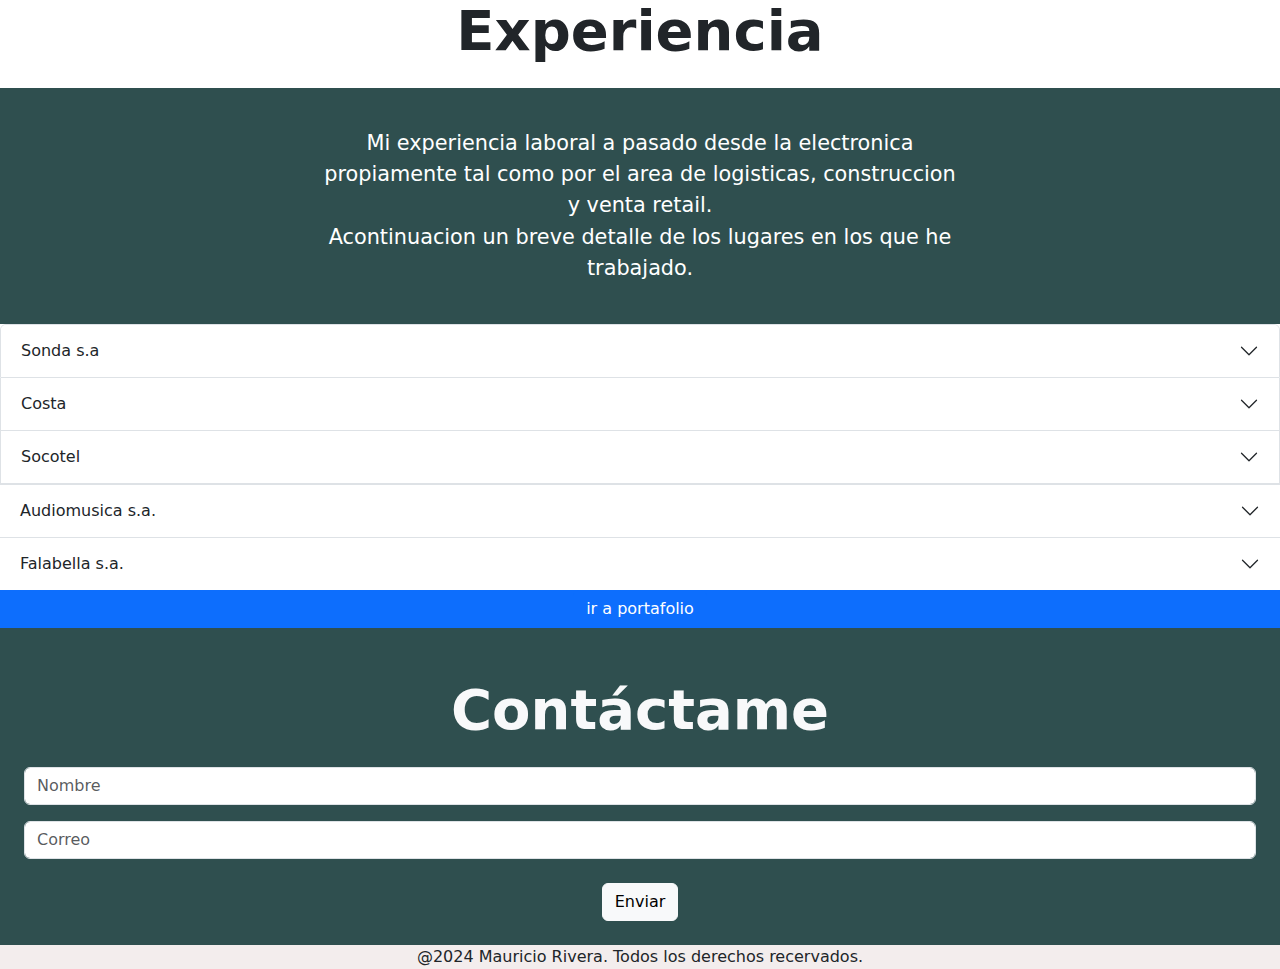
==== commit a44a4752: "textos" ====
--- a/index.html
+++ b/index.html
@@ -46,7 +46,7 @@
           </div>
           <div class="carousel-inner">
             <div class="carousel-item active fmaverick">
-              <img src="./assets/img/maverick.jpeg" width="400" height="400" class="d-block" alt="maverick">
+              <img src="./assets/img/maverick.jpeg" width="300" height="300" class="d-block" alt="maverick">
             </div>
             <div class="carousel-item">
               <ul class="ul bg-primary w-500">
@@ -57,7 +57,7 @@
                 <li>Nacionalidad       : Chileno.</li>
                 <li>Direccion          : Troncal parcela 13, El Mirador, Panquehue.</li>
                 <li>Ciudad             : San Felipe.</li>
-                <li>correo electronico : m.river.cea@gmaail.com</li>
+                <li>correo electronico : m.river.cea@gmaail.com.</li>
               </ul>
             </div>
           </div>
@@ -75,7 +75,7 @@
         <h2 id="educacion" class="display-4 fw-bold text-center text-dark my-4">Educación</h2>
       </main>
         <main>
-          <p class="fondo margen">actualmente estoy estudiando el desafio latam fullstack. Adicionalmente tengo un titulo de tecnico electronico otorgado en la enseñanza media. <br>Por otra parte, me dedico a la pintura tomando este camino de manera autodidacta. a continuacion les dejare una pequeña receña de ambos caminos</p>
+          <p class="fondo margen">actualmente estoy estudiando el desafio latam fullstack. Adicionalmente tengo un titulo de tecnico electrónico, otorgado en la enseñanza media, el cual me abrio las puertas al camino de la técnologia. <br>Por otra parte, me dedico a la pintura, tomando este camino de manera autodidacta y haciendo de el un hermoso pasatiempo y en ocaciones otro campo laboral.<br>A continuacion les dejare una pequeña receña de ambos caminos.</p>
           <span class="posicioncard">
             <div class="card" style="width: 18rem;">
               <img src="./assets/img/pexels-pixabay-265631.jpg" class="card-img-top" alt="electronica">
@@ -120,7 +120,7 @@
                 </button>
               </h2>
               <div id="flush-collapseTwo" class="accordion-collapse collapse" data-bs-parent="#accordionFlushExample">
-                <div class="accordion-body">Operario de maquinas en area de produccion.</div>
+                <div class="accordion-body">Operario de maquinas en area de produccion, liderando los equipos de trabajos de la area antes mencionada y supervisando los equipos de trabajo del area de producción.</div>
               </div>
             </div>
             <div class="accordion-item">
@@ -140,7 +140,7 @@
                 </button>
               </h2>
               <div id="flush-collapseFour" class="accordion-collapse collapse" data-bs-parent="#accordionFlushExample">
-                <div class="accordion-body">Ejecutivo de venta de instrumentos musicales, home studio, dj y audio pro.</div>
+                <div class="accordion-body">Ejecutivo de venta de instrumentos musicales, home studio, dj y audio pro. Tambien estuve una temporada desempeñando la lavor de jefatura en el area de RealAudio, parte del mismo holding.</div>
               </div>
               <div class="accordion-item"></div>
               <h2 class="accordion-header">
@@ -149,7 +149,7 @@
                 </button>
               </h2>
               <div id="flush-collapseFive" class="accordion-collapse collapse" data-bs-parent="#accordionFlushExample">
-                <div class="accordion-body">Ejecutivo de venta en arrea de telefonia</div>
+                <div class="accordion-body">Ejecutivo de venta en arrea de elctronica menor, sección de teléfonia.</div>
               </div>
           </div>
         </main>
--- a/assets/css/style.css
+++ b/assets/css/style.css
@@ -33,10 +33,10 @@
     margin-bottom: 66px;
 }
 
-.texto1{width: 40%;
+.texto1{width: 50%;
     font-size: 1.3em;
     margin-top: 40px;
-    margin-bottom: 75px;
+    margin-bottom: 40px;
     color: white;
 }
 
